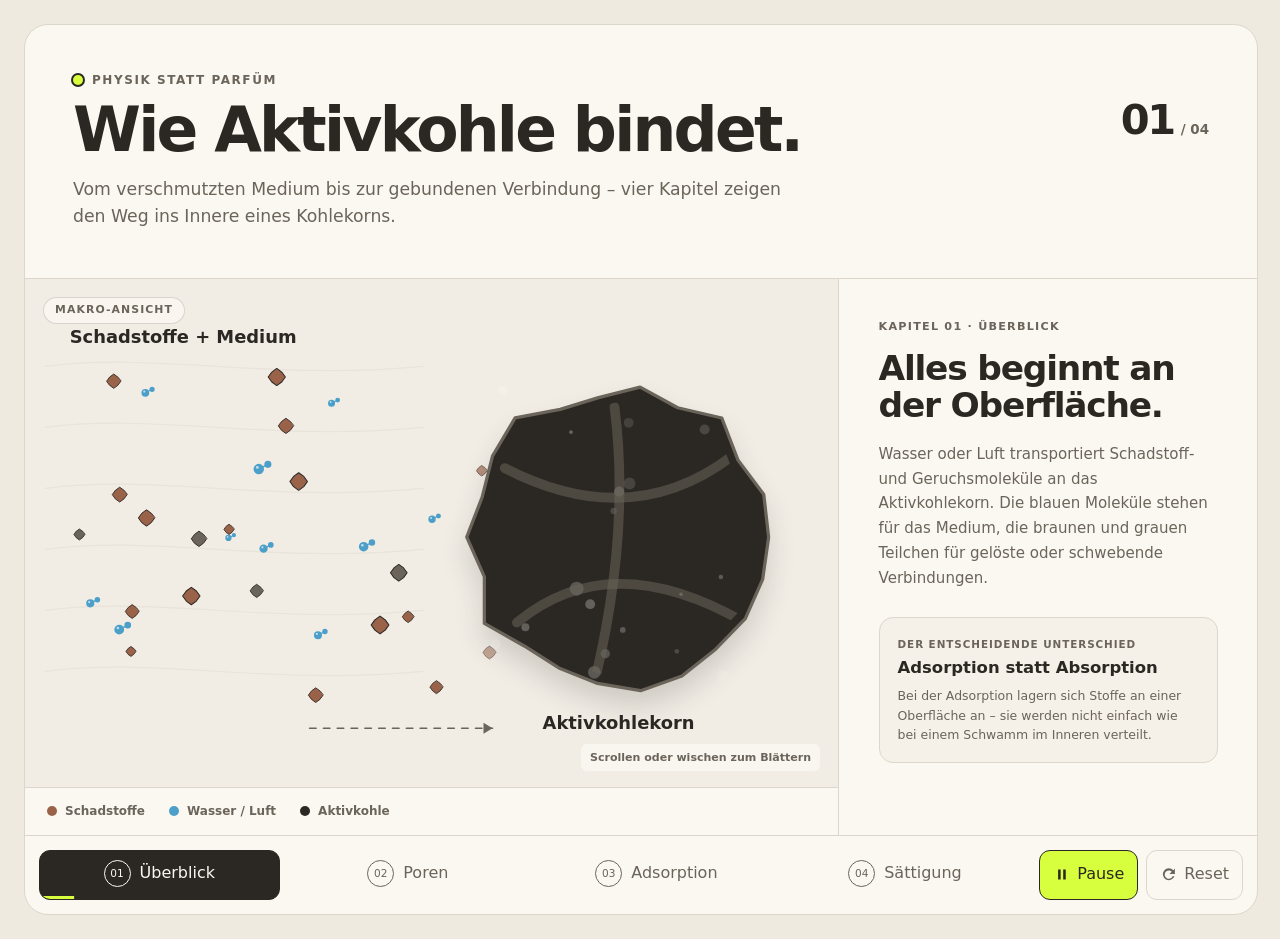
==== aktivkohle-widget.html @ 2bcb1b53 "Aktivkohle-Widget in Wirkungssektion integrieren" ====
<!DOCTYPE html>
<html lang="de" class="ak-widget-document">
<head>
  <meta charset="UTF-8">
  <meta name="viewport" content="width=device-width, initial-scale=1.0">
  <meta name="description" content="Interaktive Visualisierung: Wie Aktivkohle Schadstoffe und Geruchsmoleküle durch Adsorption bindet.">
  <title>Wie Aktivkohle funktioniert – interaktive Visualisierung</title>
  <link rel="stylesheet" href="aktivkohle-widget.css">
  <script src="aktivkohle-widget.js" defer></script>
</head>
<body class="ak-widget-page">
  <section class="ak-widget-root" data-ak-widget aria-label="Interaktive Visualisierung: Funktionsweise von Aktivkohle">
    <header class="ak-widget-header">
      <div>
        <p class="ak-widget-eyebrow"><span class="ak-widget-eyebrow-dot" aria-hidden="true"></span>Physik statt Parfüm</p>
        <h2 class="ak-widget-title">Wie Aktivkohle bindet.</h2>
        <p class="ak-widget-intro">Vom verschmutzten Medium bis zur gebundenen Verbindung – vier Kapitel zeigen den Weg ins Innere eines Kohlekorns.</p>
      </div>
      <div class="ak-widget-counter" aria-hidden="true"><strong data-ak-current>01</strong><span>/ 04</span></div>
    </header>

    <div class="ak-widget-layout">
      <div class="ak-widget-visual">
        <div class="ak-widget-stage" data-ak-stage tabindex="0" aria-label="Visualisierung. Mit dem Mausrad, durch Wischen oder mit den Pfeiltasten zwischen den Kapiteln wechseln.">
          <canvas class="ak-widget-canvas" data-ak-canvas role="img" aria-label="Verschmutztes Wasser oder Luft strömt auf ein Aktivkohlekorn zu.">
            Ihr Browser unterstützt kein HTML5 Canvas. Die Texte neben der Grafik erklären alle vier Kapitel.
          </canvas>
          <span class="ak-widget-view-badge" data-ak-view>Makro-Ansicht</span>
          <span class="ak-widget-stage-hint" data-ak-hint>Scrollen oder wischen zum Blättern</span>
        </div>
        <div class="ak-widget-legend" aria-label="Legende">
          <span><i class="ak-widget-legend-dot ak-widget-legend-pollutant" aria-hidden="true"></i>Schadstoffe</span>
          <span><i class="ak-widget-legend-dot ak-widget-legend-water" aria-hidden="true"></i>Wasser / Luft</span>
          <span><i class="ak-widget-legend-dot ak-widget-legend-carbon" aria-hidden="true"></i>Aktivkohle</span>
        </div>
      </div>

      <div class="ak-widget-content">
        <article class="ak-widget-panel" data-ak-panel="0" role="tabpanel">
          <p class="ak-widget-kicker">Kapitel 01 · Überblick</p>
          <h3 class="ak-widget-heading">Alles beginnt an der Oberfläche.</h3>
          <p class="ak-widget-text">Wasser oder Luft transportiert Schadstoff- und Geruchsmoleküle an das Aktivkohlekorn. Die blauen Moleküle stehen für das Medium, die braunen und grauen Teilchen für gelöste oder schwebende Verbindungen.</p>
          <div class="ak-widget-fact">
            <span class="ak-widget-fact-label">Der entscheidende Unterschied</span>
            <strong>Adsorption statt Absorption</strong>
            <p>Bei der Adsorption lagern sich Stoffe an einer Oberfläche an – sie werden nicht einfach wie bei einem Schwamm im Inneren verteilt.</p>
          </div>
        </article>

        <article class="ak-widget-panel" data-ak-panel="1" role="tabpanel" hidden>
          <p class="ak-widget-kicker">Kapitel 02 · Porenstruktur</p>
          <h3 class="ak-widget-heading">Ein Korn. Ein riesiges Innenleben.</h3>
          <p class="ak-widget-text">Der Zoom öffnet ein verzweigtes Netz: Makroporen führen ins Innere, Mesoporen verteilen den Strom und Mikroporen bieten unzählige Bindungsstellen. Die Porengrössen sind hier modellhaft vergrössert.</p>
          <div class="ak-widget-fact ak-widget-fact-accent">
            <span class="ak-widget-fact-label">Innere Oberfläche</span>
            <strong>1 g = bis zu 1.500 m²</strong>
            <p>Die hochporöse Struktur schafft eine enorme Kontaktfläche – je nach Aktivkohleart und Messverfahren.</p>
          </div>
        </article>

        <article class="ak-widget-panel" data-ak-panel="2" role="tabpanel" hidden>
          <p class="ak-widget-kicker">Kapitel 03 · Adsorption</p>
          <h3 class="ak-widget-heading">Anziehen. Andocken. Festhalten.</h3>
          <p class="ak-widget-text">Schadstoffmoleküle nähern sich den Porenwänden und werden durch Van-der-Waals-Kräfte angezogen. Sie docken an und bleiben haften. Die blauen Wasser- oder Luftmoleküle passieren die Kanäle weitgehend ungehindert.</p>
          <div class="ak-widget-fact">
            <span class="ak-widget-fact-label">Physikalische Anziehung</span>
            <strong>Van-der-Waals-Kräfte</strong>
            <p>Die schematischen Verbindungslinien markieren den Moment, in dem ein Molekül eine freie Bindungsstelle erreicht.</p>
          </div>
        </article>

        <article class="ak-widget-panel" data-ak-panel="3" role="tabpanel" hidden>
          <p class="ak-widget-kicker">Kapitel 04 · Ergebnis &amp; Sättigung</p>
          <h3 class="ak-widget-heading">Sauber – aber nicht unbegrenzt.</h3>
          <p class="ak-widget-text">Am Ausgang ist die Konzentration der dargestellten Schadstoffe deutlich reduziert. Mit der Zeit belegen immer mehr Moleküle die freien Stellen an den Porenwänden. Ist die Kohle gesättigt, lässt ihre Bindungsleistung nach.</p>
          <div class="ak-widget-saturation" data-ak-saturation>
            <div class="ak-widget-saturation-copy"><span>Belegte Bindungsstellen</span><strong data-ak-saturation-value>15 %</strong></div>
            <div class="ak-widget-meter" role="meter" aria-label="Belegte Bindungsstellen" aria-valuemin="0" aria-valuemax="100" aria-valuenow="15" data-ak-meter><span data-ak-meter-fill></span></div>
          </div>
          <div class="ak-widget-fact">
            <span class="ak-widget-fact-label">Wichtig für die Anwendung</span>
            <strong>Rechtzeitig ersetzen oder regenerieren</strong>
            <p>Der richtige Zeitpunkt hängt von Belastung, Medium und Einsatz ab. Gesättigte Aktivkohle fachgerecht austauschen oder regenerieren lassen.</p>
          </div>
        </article>
      </div>
    </div>

    <div class="ak-widget-controls">
      <div class="ak-widget-tabs" role="tablist" aria-label="Kapitel auswählen">
        <button class="ak-widget-tab" type="button" role="tab" data-ak-tab="0" aria-selected="true">
          <span class="ak-widget-tab-number">01</span><span class="ak-widget-tab-label">Überblick</span>
        </button>
        <button class="ak-widget-tab" type="button" role="tab" data-ak-tab="1" aria-selected="false" tabindex="-1">
          <span class="ak-widget-tab-number">02</span><span class="ak-widget-tab-label">Poren</span>
        </button>
        <button class="ak-widget-tab" type="button" role="tab" data-ak-tab="2" aria-selected="false" tabindex="-1">
          <span class="ak-widget-tab-number">03</span><span class="ak-widget-tab-label">Adsorption</span>
        </button>
        <button class="ak-widget-tab" type="button" role="tab" data-ak-tab="3" aria-selected="false" tabindex="-1">
          <span class="ak-widget-tab-number">04</span><span class="ak-widget-tab-label">Sättigung</span>
        </button>
      </div>
      <div class="ak-widget-actions">
        <button class="ak-widget-action ak-widget-play" type="button" data-ak-play aria-pressed="true" aria-label="Animation pausieren">
          <svg class="ak-widget-icon" viewBox="0 0 20 20" aria-hidden="true"><path data-ak-play-icon d="M6 4h3v12H6zM12 4h3v12h-3z" fill="currentColor"></path></svg>
          <span data-ak-play-label>Pause</span>
        </button>
        <button class="ak-widget-action" type="button" data-ak-reset aria-label="Visualisierung zurücksetzen">
          <svg class="ak-widget-icon" viewBox="0 0 20 20" aria-hidden="true"><path d="M15.7 5.1A7 7 0 1 0 17 12h-2.2a4.8 4.8 0 1 1-1-5.2L11 9.5h6.5V3z" fill="currentColor"></path></svg>
          <span>Reset</span>
        </button>
      </div>
    </div>
    <p class="ak-widget-live" data-ak-live aria-live="polite"></p>
  </section>
</body>
</html>
---- aktivkohle-widget.css ----
.ak-widget-document {
  margin: 0;
  background: #efeae0;
}

.ak-widget-page {
  margin: 0;
  padding: clamp(0px, 2vw, 24px);
  background: transparent;
}

.ak-widget-root,
.ak-widget-root *,
.ak-widget-root *::before,
.ak-widget-root *::after {
  box-sizing: border-box;
}

.ak-widget-root {
  --ak-bg: #fbf8f1;
  --ak-accent: #d8ff3e;
  --ak-text: #2b2723;
  --ak-muted: #6b645a;
  --ak-line: #ddd6ca;
  --ak-scene: #f1ede5;
  --ak-water: #4b9fc9;
  --ak-pollutant: #996249;
  --ak-carbon: #2b2723;
  --ak-radius: 24px;
  --ak-font: "Nunito Sans", system-ui, -apple-system, BlinkMacSystemFont, "Segoe UI", sans-serif;
  --ak-progress: 0;
  all: initial;
  isolation: isolate;
  container-type: inline-size;
  display: block;
  width: 100%;
  max-width: 1240px;
  margin-inline: auto;
  overflow: hidden;
  border: 1px solid var(--ak-line);
  border-radius: var(--ak-radius);
  background: var(--ak-bg);
  color: var(--ak-text);
  font-family: var(--ak-font);
  font-size: 16px;
  line-height: 1.55;
  color-scheme: light;
  -webkit-font-smoothing: antialiased;
}

.ak-widget-root button {
  font: inherit;
}

.ak-widget-header {
  display: flex;
  align-items: flex-start;
  justify-content: space-between;
  gap: 32px;
  padding: clamp(24px, 4cqw, 48px);
}

.ak-widget-eyebrow,
.ak-widget-kicker,
.ak-widget-title,
.ak-widget-heading,
.ak-widget-intro,
.ak-widget-text,
.ak-widget-fact p,
.ak-widget-live {
  margin: 0;
}

.ak-widget-eyebrow {
  display: flex;
  align-items: center;
  gap: 9px;
  margin-bottom: 12px;
  color: var(--ak-muted);
  font-size: 0.75rem;
  font-weight: 800;
  letter-spacing: 0.13em;
  line-height: 1.2;
  text-transform: uppercase;
}

.ak-widget-eyebrow-dot {
  width: 10px;
  height: 10px;
  flex: 0 0 auto;
  border-radius: 50%;
  background: var(--ak-accent);
  box-shadow: 0 0 0 2px var(--ak-text);
}

.ak-widget-title {
  max-width: 760px;
  font-size: clamp(2rem, 5cqw, 4rem);
  font-weight: 850;
  letter-spacing: -0.045em;
  line-height: 1.02;
}

.ak-widget-intro {
  max-width: 66ch;
  margin-top: 14px;
  color: var(--ak-muted);
  font-size: clamp(0.94rem, 1.7cqw, 1.08rem);
}

.ak-widget-counter {
  display: flex;
  align-items: baseline;
  flex: 0 0 auto;
  gap: 7px;
  padding-top: 26px;
  color: var(--ak-muted);
  font-variant-numeric: tabular-nums;
}

.ak-widget-counter strong {
  color: var(--ak-text);
  font-size: 2.6rem;
  font-weight: 850;
  letter-spacing: -0.06em;
  line-height: 1;
}

.ak-widget-counter span {
  font-size: 0.84rem;
  font-weight: 700;
}

.ak-widget-layout {
  display: grid;
  grid-template-columns: minmax(0, 1.65fr) minmax(280px, 0.85fr);
  border-top: 1px solid var(--ak-line);
  border-bottom: 1px solid var(--ak-line);
}

.ak-widget-visual {
  display: flex;
  flex-direction: column;
  min-width: 0;
  background: var(--ak-scene);
}

.ak-widget-stage {
  position: relative;
  flex: 1 0 auto;
  aspect-ratio: 8 / 5;
  min-height: 320px;
  overflow: hidden;
  background: var(--ak-scene);
  outline: none;
  touch-action: pan-y;
}

.ak-widget-stage:focus-visible {
  outline: 3px solid var(--ak-accent);
  outline-offset: -5px;
}

.ak-widget-canvas {
  display: block;
  width: 100%;
  height: 100%;
}

.ak-widget-view-badge {
  position: absolute;
  top: 18px;
  left: 18px;
  padding: 7px 11px;
  border: 1px solid color-mix(in srgb, var(--ak-text) 16%, transparent);
  border-radius: 999px;
  background: color-mix(in srgb, var(--ak-bg) 88%, transparent);
  color: var(--ak-muted);
  font-size: 0.68rem;
  font-weight: 850;
  letter-spacing: 0.1em;
  line-height: 1;
  text-transform: uppercase;
  pointer-events: none;
  backdrop-filter: blur(8px);
}

.ak-widget-stage-hint {
  position: absolute;
  right: 18px;
  bottom: 16px;
  padding: 5px 9px;
  border-radius: 6px;
  background: color-mix(in srgb, var(--ak-bg) 86%, transparent);
  color: var(--ak-muted);
  font-size: 0.69rem;
  font-weight: 700;
  pointer-events: none;
}

.ak-widget-legend {
  display: flex;
  flex-wrap: wrap;
  gap: 12px 24px;
  padding: 14px 22px;
  border-top: 1px solid var(--ak-line);
  background: var(--ak-bg);
  color: var(--ak-muted);
  font-size: 0.75rem;
  font-weight: 700;
}

.ak-widget-legend > span {
  display: inline-flex;
  align-items: center;
  gap: 8px;
}

.ak-widget-legend-dot {
  display: inline-block;
  width: 10px;
  height: 10px;
  border-radius: 50%;
}

.ak-widget-legend-pollutant { background: var(--ak-pollutant); }
.ak-widget-legend-water { background: var(--ak-water); }
.ak-widget-legend-carbon { background: var(--ak-carbon); }

.ak-widget-content {
  display: flex;
  min-width: 0;
  padding: clamp(26px, 3.2cqw, 40px);
  border-left: 1px solid var(--ak-line);
  background: var(--ak-bg);
}

.ak-widget-panel {
  width: 100%;
}

.ak-widget-panel[hidden] {
  display: none !important;
}

.ak-widget-kicker {
  margin-bottom: 14px;
  color: var(--ak-muted);
  font-size: 0.7rem;
  font-weight: 850;
  letter-spacing: 0.11em;
  text-transform: uppercase;
}

.ak-widget-heading {
  max-width: 18ch;
  font-size: clamp(1.55rem, 2.8cqw, 2.15rem);
  font-weight: 850;
  letter-spacing: -0.035em;
  line-height: 1.08;
}

.ak-widget-text {
  margin-top: 18px;
  color: var(--ak-muted);
  font-size: 0.94rem;
  line-height: 1.65;
}

.ak-widget-fact {
  margin-top: 26px;
  padding: 18px;
  border: 1px solid var(--ak-line);
  border-radius: 14px;
  background: color-mix(in srgb, var(--ak-scene) 65%, var(--ak-bg));
}

.ak-widget-fact-accent {
  border-color: var(--ak-text);
  background: var(--ak-accent);
}

.ak-widget-fact-label {
  display: block;
  margin-bottom: 5px;
  color: var(--ak-muted);
  font-size: 0.65rem;
  font-weight: 850;
  letter-spacing: 0.09em;
  text-transform: uppercase;
}

.ak-widget-fact-accent .ak-widget-fact-label,
.ak-widget-fact-accent p {
  color: var(--ak-text);
}

.ak-widget-fact strong {
  display: block;
  font-size: 1.03rem;
  font-weight: 850;
  line-height: 1.3;
}

.ak-widget-fact p {
  margin-top: 8px;
  color: var(--ak-muted);
  font-size: 0.78rem;
  line-height: 1.55;
}

.ak-widget-saturation {
  margin-top: 24px;
}

.ak-widget-saturation-copy {
  display: flex;
  justify-content: space-between;
  gap: 12px;
  margin-bottom: 8px;
  color: var(--ak-muted);
  font-size: 0.72rem;
  font-weight: 750;
}

.ak-widget-saturation-copy strong {
  color: var(--ak-text);
  font-variant-numeric: tabular-nums;
}

.ak-widget-meter {
  height: 9px;
  overflow: hidden;
  border-radius: 99px;
  background: var(--ak-line);
}

.ak-widget-meter > span {
  display: block;
  width: 100%;
  height: 100%;
  border-radius: inherit;
  background: var(--ak-pollutant);
  transform: scaleX(0.15);
  transform-origin: left center;
}

.ak-widget-controls {
  display: flex;
  align-items: stretch;
  gap: 14px;
  padding: 14px;
}

.ak-widget-tabs {
  display: grid;
  grid-template-columns: repeat(4, minmax(0, 1fr));
  flex: 1;
  gap: 8px;
  min-width: 0;
}

.ak-widget-tab,
.ak-widget-action {
  position: relative;
  border: 1px solid transparent;
  border-radius: 11px;
  background: transparent;
  color: var(--ak-muted);
  cursor: pointer;
  -webkit-tap-highlight-color: transparent;
  transition: background-color 180ms ease, color 180ms ease, border-color 180ms ease, transform 180ms ease;
}

.ak-widget-tab {
  display: flex;
  align-items: center;
  justify-content: center;
  gap: 9px;
  min-height: 50px;
  padding: 9px 12px 11px;
  overflow: hidden;
  font-size: 0.78rem;
  font-weight: 800;
  line-height: 1.1;
}

.ak-widget-tab::after {
  content: "";
  position: absolute;
  right: 0;
  bottom: 0;
  left: 0;
  height: 3px;
  background: var(--ak-accent);
  transform: scaleX(0);
  transform-origin: left center;
}

.ak-widget-tab[aria-selected="true"] {
  border-color: var(--ak-text);
  background: var(--ak-text);
  color: var(--ak-bg);
}

.ak-widget-tab[aria-selected="true"]::after {
  transform: scaleX(var(--ak-progress));
}

.ak-widget-tab:hover:not([aria-selected="true"]),
.ak-widget-action:hover {
  border-color: var(--ak-line);
  background: var(--ak-scene);
  color: var(--ak-text);
}

.ak-widget-tab:focus-visible,
.ak-widget-action:focus-visible {
  outline: 3px solid var(--ak-accent);
  outline-offset: 2px;
}

.ak-widget-tab:active,
.ak-widget-action:active {
  transform: translateY(1px);
}

.ak-widget-tab-number {
  display: grid;
  place-items: center;
  width: 27px;
  height: 27px;
  flex: 0 0 auto;
  border: 1px solid currentColor;
  border-radius: 50%;
  font-size: 0.66rem;
  font-variant-numeric: tabular-nums;
}

.ak-widget-actions {
  display: flex;
  flex: 0 0 auto;
  gap: 8px;
}

.ak-widget-action {
  display: inline-flex;
  align-items: center;
  justify-content: center;
  gap: 7px;
  min-width: 86px;
  min-height: 50px;
  padding: 9px 13px;
  border-color: var(--ak-line);
  font-size: 0.76rem;
  font-weight: 800;
}

.ak-widget-play {
  border-color: var(--ak-text);
  background: var(--ak-accent);
  color: var(--ak-text);
}

.ak-widget-play:hover {
  border-color: var(--ak-text);
  background: var(--ak-accent);
}

.ak-widget-icon {
  width: 17px;
  height: 17px;
  flex: 0 0 auto;
}

.ak-widget-live {
  position: absolute;
  width: 1px;
  height: 1px;
  padding: 0;
  margin: -1px;
  overflow: hidden;
  clip: rect(0, 0, 0, 0);
  white-space: nowrap;
  border: 0;
}

@container (max-width: 850px) {
  .ak-widget-layout {
    grid-template-columns: minmax(0, 1fr);
  }

  .ak-widget-content {
    border-top: 1px solid var(--ak-line);
    border-left: 0;
  }

  .ak-widget-heading {
    max-width: 28ch;
  }

  .ak-widget-stage {
    min-height: 300px;
  }

  .ak-widget-controls {
    flex-direction: column;
  }

  .ak-widget-actions {
    justify-content: flex-end;
  }
}

@container (max-width: 560px) {
  .ak-widget-root {
    --ak-radius: 18px;
  }

  .ak-widget-header {
    gap: 16px;
    padding: 24px 20px;
  }

  .ak-widget-title {
    font-size: clamp(2rem, 10cqw, 3rem);
  }

  .ak-widget-intro {
    font-size: 0.9rem;
  }

  .ak-widget-counter {
    padding-top: 24px;
  }

  .ak-widget-counter strong {
    font-size: 2rem;
  }

  .ak-widget-counter span {
    display: none;
  }

  .ak-widget-stage {
    aspect-ratio: 4 / 3;
    min-height: 250px;
  }

  .ak-widget-view-badge {
    top: 12px;
    left: 12px;
  }

  .ak-widget-stage-hint {
    right: 12px;
    bottom: 10px;
    font-size: 0.62rem;
  }

  .ak-widget-legend {
    gap: 9px 16px;
    padding: 12px 16px;
    font-size: 0.68rem;
  }

  .ak-widget-content {
    padding: 24px 20px;
  }

  .ak-widget-text {
    font-size: 0.9rem;
  }

  .ak-widget-controls {
    padding: 10px;
  }

  .ak-widget-tabs {
    grid-template-columns: repeat(2, minmax(0, 1fr));
    gap: 6px;
  }

  .ak-widget-tab {
    justify-content: flex-start;
    min-height: 46px;
    padding-inline: 12px;
  }

  .ak-widget-actions {
    display: grid;
    grid-template-columns: repeat(2, minmax(0, 1fr));
  }

  .ak-widget-action {
    min-height: 46px;
  }
}

@container (max-width: 360px) {
  .ak-widget-counter {
    display: none;
  }

  .ak-widget-tab {
    gap: 7px;
    padding-inline: 9px;
    font-size: 0.72rem;
  }
}

@keyframes ak-widget-enter {
  from { opacity: 0; transform: translateY(7px); }
  to { opacity: 1; transform: translateY(0); }
}

@media (prefers-reduced-motion: reduce) {
  .ak-widget-panel {
    animation: none;
  }

  .ak-widget-tab,
  .ak-widget-action {
    transition: none;
  }
}
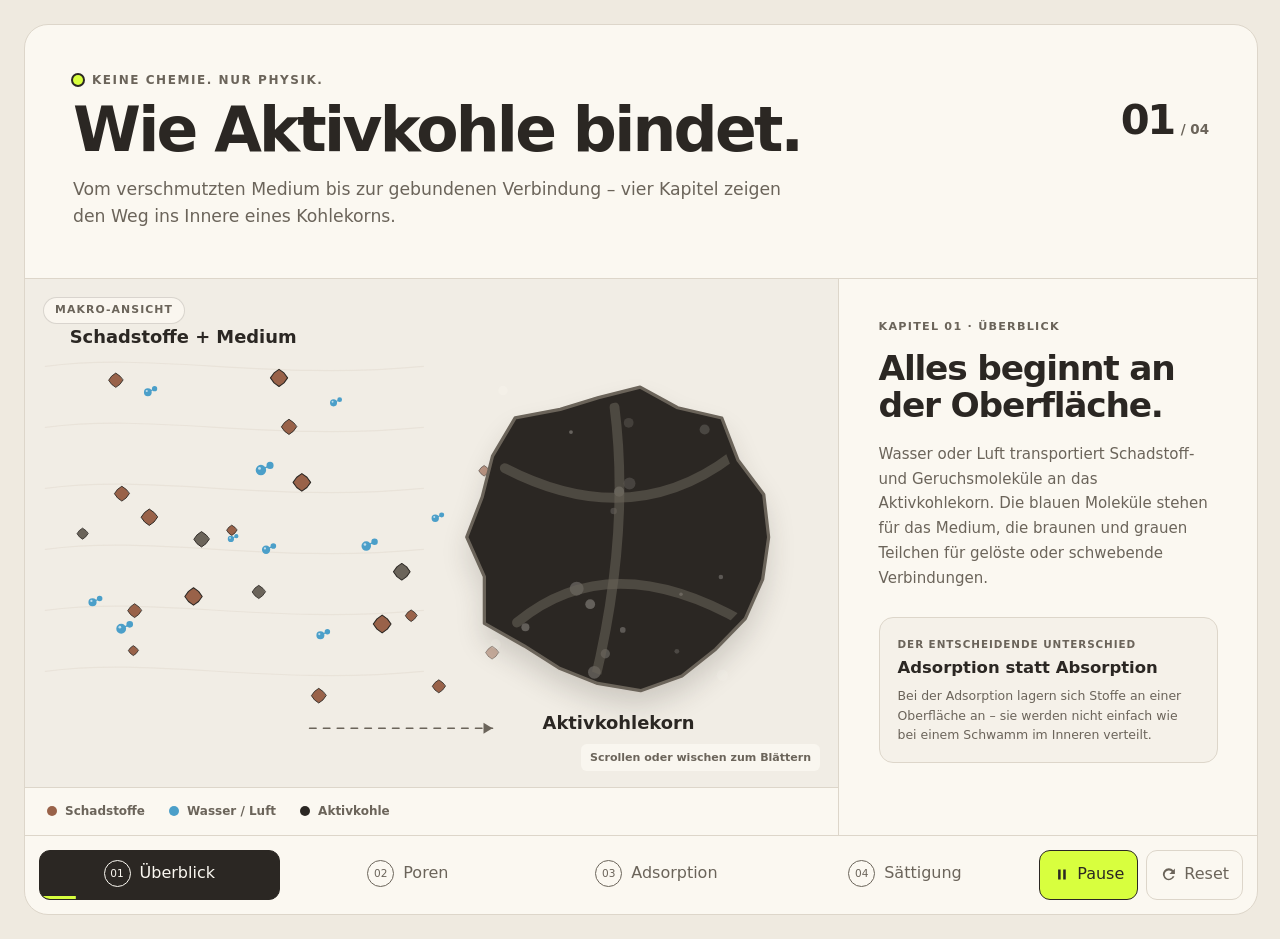
==== commit af326f1d: "Preis, Sicherheit und Packungswording aktualisieren" ====
--- a/aktivkohle-widget.html
+++ b/aktivkohle-widget.html
@@ -12,7 +12,7 @@
   <section class="ak-widget-root" data-ak-widget aria-label="Interaktive Visualisierung: Funktionsweise von Aktivkohle">
     <header class="ak-widget-header">
       <div>
-        <p class="ak-widget-eyebrow"><span class="ak-widget-eyebrow-dot" aria-hidden="true"></span>Physik statt Parfüm</p>
+        <p class="ak-widget-eyebrow"><span class="ak-widget-eyebrow-dot" aria-hidden="true"></span>Keine Chemie. Nur Physik.</p>
         <h2 class="ak-widget-title">Wie Aktivkohle bindet.</h2>
         <p class="ak-widget-intro">Vom verschmutzten Medium bis zur gebundenen Verbindung – vier Kapitel zeigen den Weg ins Innere eines Kohlekorns.</p>
       </div>
